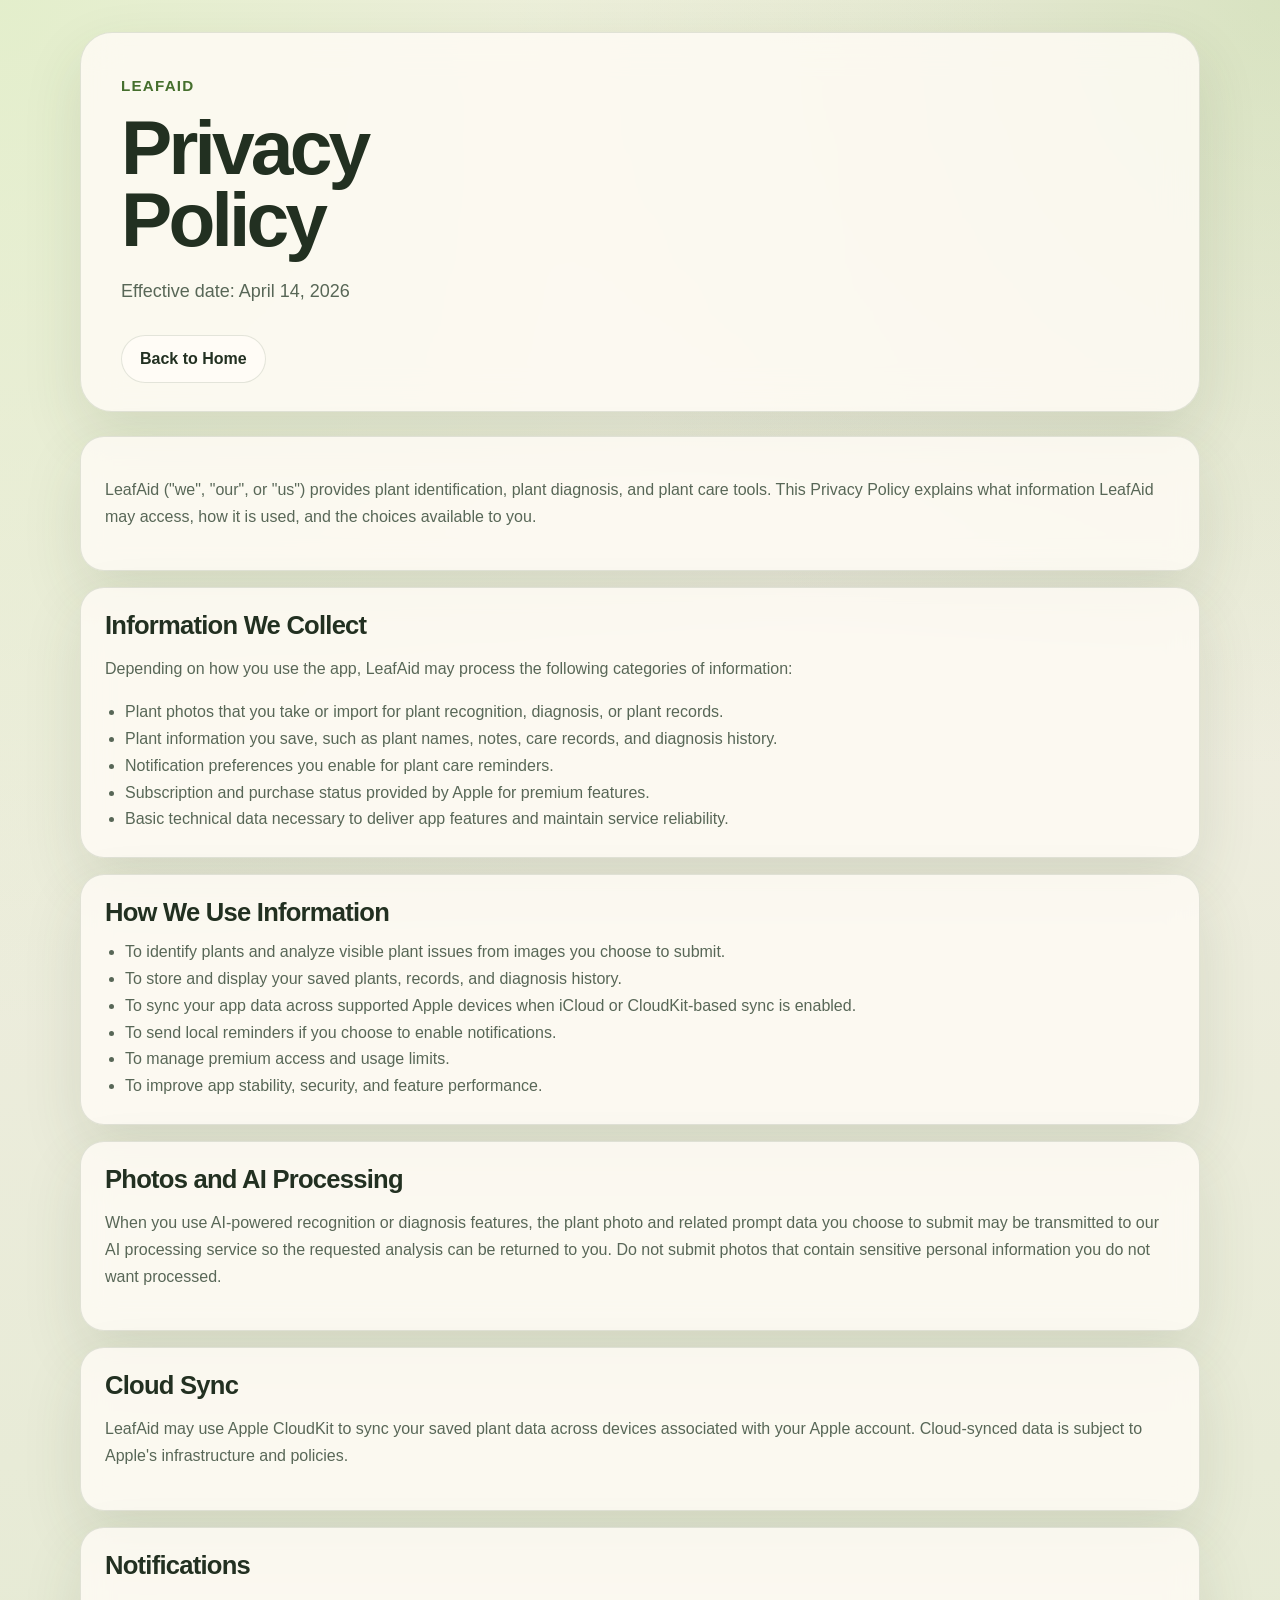
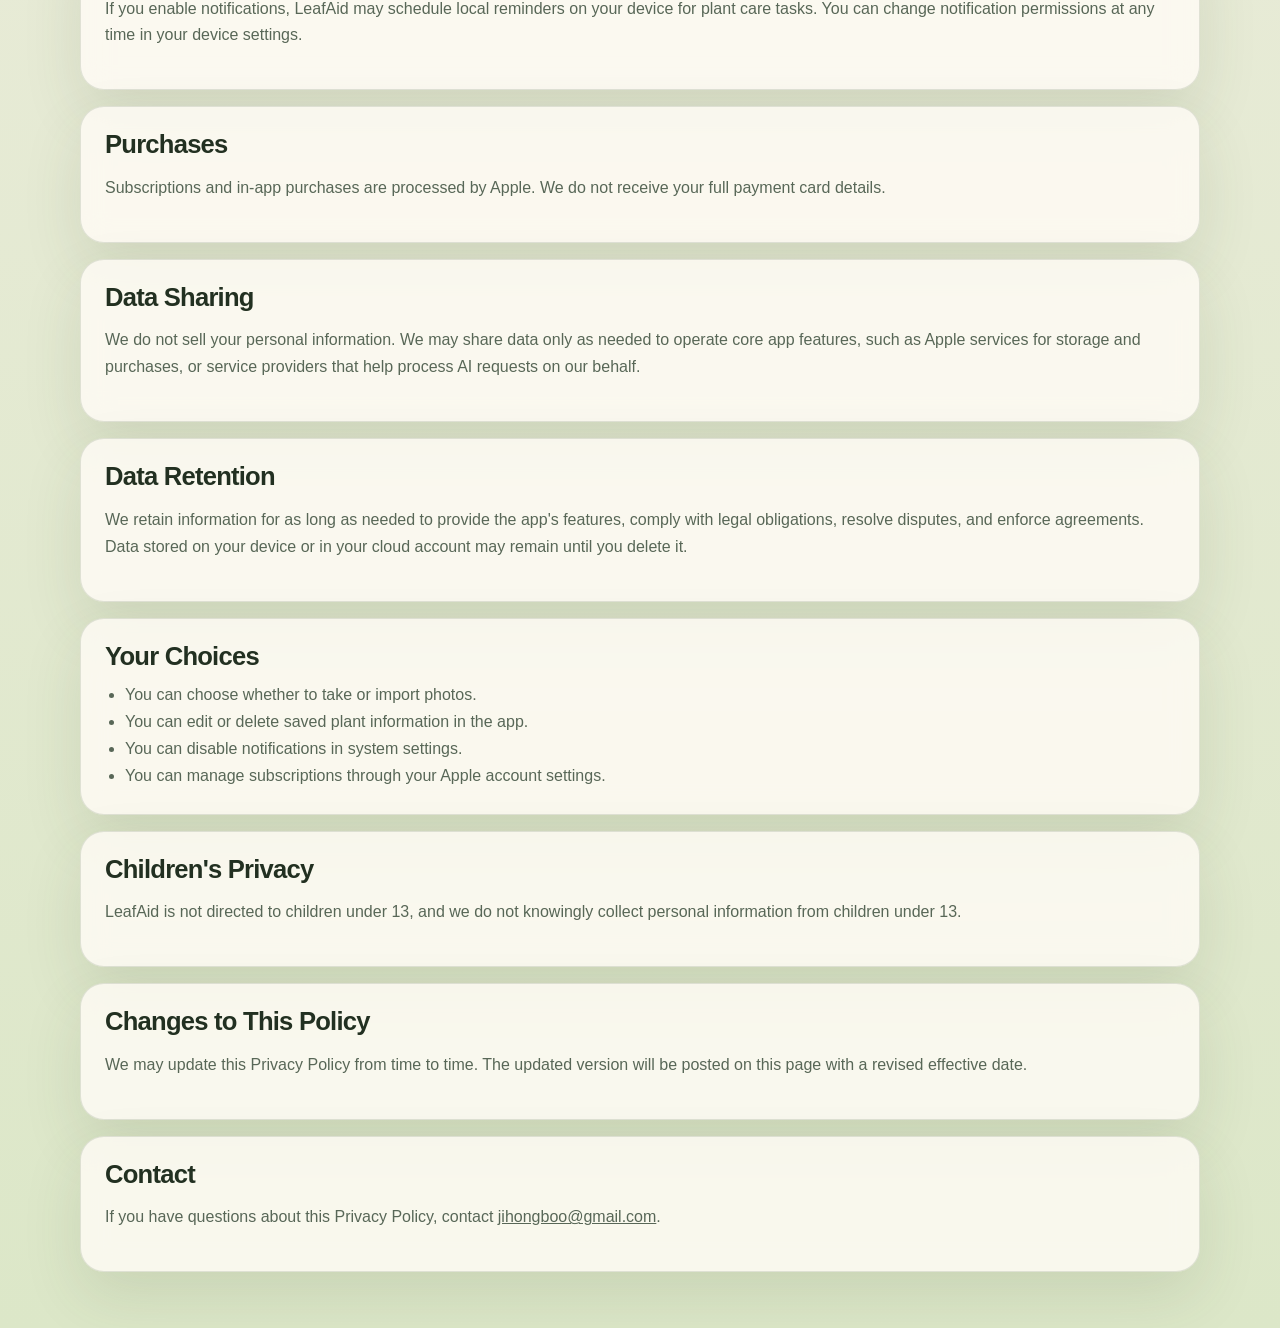
==== docs/privacy.html @ 262922d8 "Add GitHub Pages site and privacy policy for LeafAid" ====
<!DOCTYPE html>
<html lang="en">
<head>
  <meta charset="utf-8">
  <meta name="viewport" content="width=device-width, initial-scale=1">
  <title>LeafAid Privacy Policy</title>
  <meta name="description" content="Privacy Policy for LeafAid.">
  <link rel="stylesheet" href="./styles.css">
</head>
<body>
  <div class="page-shell">
    <header class="hero hero-compact">
      <p class="eyebrow">LeafAid</p>
      <h1>Privacy Policy</h1>
      <p class="lead">Effective date: April 14, 2026</p>
      <div class="actions">
        <a class="button button-secondary" href="./index.html">Back to Home</a>
      </div>
    </header>

    <main class="policy">
      <section class="card">
        <p>
          LeafAid ("we", "our", or "us") provides plant identification, plant diagnosis, and plant care tools. This Privacy Policy explains what information LeafAid may access, how it is used, and the choices available to you.
        </p>
      </section>

      <section class="card">
        <h2>Information We Collect</h2>
        <p>Depending on how you use the app, LeafAid may process the following categories of information:</p>
        <ul>
          <li>Plant photos that you take or import for plant recognition, diagnosis, or plant records.</li>
          <li>Plant information you save, such as plant names, notes, care records, and diagnosis history.</li>
          <li>Notification preferences you enable for plant care reminders.</li>
          <li>Subscription and purchase status provided by Apple for premium features.</li>
          <li>Basic technical data necessary to deliver app features and maintain service reliability.</li>
        </ul>
      </section>

      <section class="card">
        <h2>How We Use Information</h2>
        <ul>
          <li>To identify plants and analyze visible plant issues from images you choose to submit.</li>
          <li>To store and display your saved plants, records, and diagnosis history.</li>
          <li>To sync your app data across supported Apple devices when iCloud or CloudKit-based sync is enabled.</li>
          <li>To send local reminders if you choose to enable notifications.</li>
          <li>To manage premium access and usage limits.</li>
          <li>To improve app stability, security, and feature performance.</li>
        </ul>
      </section>

      <section class="card">
        <h2>Photos and AI Processing</h2>
        <p>
          When you use AI-powered recognition or diagnosis features, the plant photo and related prompt data you choose to submit may be transmitted to our AI processing service so the requested analysis can be returned to you. Do not submit photos that contain sensitive personal information you do not want processed.
        </p>
      </section>

      <section class="card">
        <h2>Cloud Sync</h2>
        <p>
          LeafAid may use Apple CloudKit to sync your saved plant data across devices associated with your Apple account. Cloud-synced data is subject to Apple's infrastructure and policies.
        </p>
      </section>

      <section class="card">
        <h2>Notifications</h2>
        <p>
          If you enable notifications, LeafAid may schedule local reminders on your device for plant care tasks. You can change notification permissions at any time in your device settings.
        </p>
      </section>

      <section class="card">
        <h2>Purchases</h2>
        <p>
          Subscriptions and in-app purchases are processed by Apple. We do not receive your full payment card details.
        </p>
      </section>

      <section class="card">
        <h2>Data Sharing</h2>
        <p>
          We do not sell your personal information. We may share data only as needed to operate core app features, such as Apple services for storage and purchases, or service providers that help process AI requests on our behalf.
        </p>
      </section>

      <section class="card">
        <h2>Data Retention</h2>
        <p>
          We retain information for as long as needed to provide the app's features, comply with legal obligations, resolve disputes, and enforce agreements. Data stored on your device or in your cloud account may remain until you delete it.
        </p>
      </section>

      <section class="card">
        <h2>Your Choices</h2>
        <ul>
          <li>You can choose whether to take or import photos.</li>
          <li>You can edit or delete saved plant information in the app.</li>
          <li>You can disable notifications in system settings.</li>
          <li>You can manage subscriptions through your Apple account settings.</li>
        </ul>
      </section>

      <section class="card">
        <h2>Children's Privacy</h2>
        <p>
          LeafAid is not directed to children under 13, and we do not knowingly collect personal information from children under 13.
        </p>
      </section>

      <section class="card">
        <h2>Changes to This Policy</h2>
        <p>
          We may update this Privacy Policy from time to time. The updated version will be posted on this page with a revised effective date.
        </p>
      </section>

      <section class="card">
        <h2>Contact</h2>
        <p>
          If you have questions about this Privacy Policy, contact
          <a href="mailto:jihongboo@gmail.com">jihongboo@gmail.com</a>.
        </p>
      </section>
    </main>
  </div>
</body>
</html>
---- docs/styles.css ----
:root {
  color-scheme: light dark;
  --bg: #f4efe6;
  --bg-accent: #dce7c8;
  --surface: rgba(255, 252, 246, 0.82);
  --surface-strong: rgba(255, 252, 246, 0.96);
  --text: #223021;
  --muted: #586757;
  --line: rgba(60, 84, 52, 0.14);
  --primary: #456f2d;
  --primary-strong: #375723;
  --shadow: 0 24px 60px rgba(54, 77, 39, 0.12);
}

@media (prefers-color-scheme: dark) {
  :root {
    --bg: #172116;
    --bg-accent: #2b4028;
    --surface: rgba(29, 39, 28, 0.76);
    --surface-strong: rgba(29, 39, 28, 0.92);
    --text: #eef5e7;
    --muted: #b7c6b1;
    --line: rgba(214, 229, 209, 0.14);
    --primary: #a6d270;
    --primary-strong: #b8df87;
    --shadow: 0 26px 60px rgba(0, 0, 0, 0.28);
  }
}

* {
  box-sizing: border-box;
}

html {
  font-size: 16px;
}

body {
  margin: 0;
  font-family: "SF Pro Display", "SF Pro Text", "Segoe UI", sans-serif;
  color: var(--text);
  background:
    radial-gradient(circle at top left, rgba(223, 238, 197, 0.8), transparent 32%),
    radial-gradient(circle at top right, rgba(167, 205, 127, 0.36), transparent 24%),
    linear-gradient(180deg, var(--bg), var(--bg-accent));
  min-height: 100vh;
}

a {
  color: inherit;
}

.page-shell {
  width: min(1120px, calc(100% - 32px));
  margin: 0 auto;
  padding: 32px 0 56px;
}

.hero {
  padding: 40px;
  border: 1px solid var(--line);
  border-radius: 32px;
  background: var(--surface);
  backdrop-filter: blur(18px);
  -webkit-backdrop-filter: blur(18px);
  box-shadow: var(--shadow);
}

.hero-compact {
  padding-bottom: 28px;
}

.eyebrow {
  margin: 0 0 12px;
  color: var(--primary);
  font-size: 0.95rem;
  font-weight: 700;
  letter-spacing: 0.08em;
  text-transform: uppercase;
}

h1 {
  margin: 0;
  max-width: 10ch;
  font-size: clamp(2.8rem, 6vw, 5.4rem);
  line-height: 0.95;
  letter-spacing: -0.05em;
}

h2 {
  margin: 0 0 12px;
  font-size: clamp(1.25rem, 2vw, 1.7rem);
  line-height: 1.08;
  letter-spacing: -0.03em;
}

.lead,
p,
li {
  font-size: 1rem;
  line-height: 1.68;
  color: var(--muted);
}

.lead {
  max-width: 52rem;
  margin: 20px 0 0;
  font-size: 1.125rem;
}

.actions {
  display: flex;
  flex-wrap: wrap;
  gap: 12px;
  margin-top: 28px;
}

.button {
  display: inline-flex;
  align-items: center;
  justify-content: center;
  min-height: 48px;
  padding: 0 18px;
  border-radius: 999px;
  border: 1px solid var(--line);
  text-decoration: none;
  font-weight: 700;
}

.button-primary {
  background: var(--primary);
  color: #f7fbf1;
  border-color: transparent;
}

.button-primary:hover {
  background: var(--primary-strong);
}

.button-secondary {
  background: var(--surface-strong);
}

main {
  margin-top: 24px;
}

.card-grid {
  display: grid;
  grid-template-columns: repeat(3, minmax(0, 1fr));
  gap: 16px;
}

.showcase {
  display: grid;
  grid-template-columns: minmax(0, 0.9fr) minmax(0, 1.1fr);
  gap: 24px;
  margin-bottom: 16px;
  overflow: hidden;
}

.showcase-copy {
  padding-right: 8px;
}

.section-label {
  margin: 0 0 10px;
  color: var(--primary);
  font-size: 0.9rem;
  font-weight: 700;
  letter-spacing: 0.08em;
  text-transform: uppercase;
}

.showcase-grid {
  display: grid;
  grid-template-columns: repeat(2, minmax(0, 1fr));
  gap: 16px;
  align-items: start;
}

.phone-shot {
  margin: 0;
  padding: 10px;
  border: 1px solid var(--line);
  border-radius: 30px;
  background: linear-gradient(180deg, rgba(255, 255, 255, 0.74), rgba(235, 242, 224, 0.42));
  box-shadow: var(--shadow);
}

.phone-shot img {
  display: block;
  width: 100%;
  height: auto;
  border-radius: 22px;
}

.shot-offset-top {
  transform: translateY(-8px);
}

.shot-offset-bottom {
  transform: translateY(18px);
}

.card {
  padding: 24px;
  border: 1px solid var(--line);
  border-radius: 24px;
  background: var(--surface);
  backdrop-filter: blur(14px);
  -webkit-backdrop-filter: blur(14px);
  box-shadow: var(--shadow);
}

.details {
  margin-top: 16px;
}

.policy {
  display: grid;
  gap: 16px;
}

ul {
  margin: 0;
  padding-left: 20px;
}

.site-footer {
  display: flex;
  justify-content: space-between;
  gap: 12px;
  margin-top: 20px;
  padding: 0 4px;
  color: var(--muted);
  font-size: 0.95rem;
}

@media (max-width: 840px) {
  .page-shell {
    width: min(100% - 20px, 1120px);
    padding-top: 20px;
  }

  .hero,
  .card {
    padding: 22px;
    border-radius: 24px;
  }

  .card-grid {
    grid-template-columns: 1fr;
  }

  .showcase {
    grid-template-columns: 1fr;
  }

  .showcase-grid {
    grid-template-columns: repeat(2, minmax(0, 1fr));
  }

  .shot-offset-top,
  .shot-offset-bottom {
    transform: none;
  }

  h1 {
    max-width: none;
  }

  .site-footer {
    flex-direction: column;
  }
}

@media (max-width: 560px) {
  .showcase-grid {
    grid-template-columns: 1fr;
  }
}
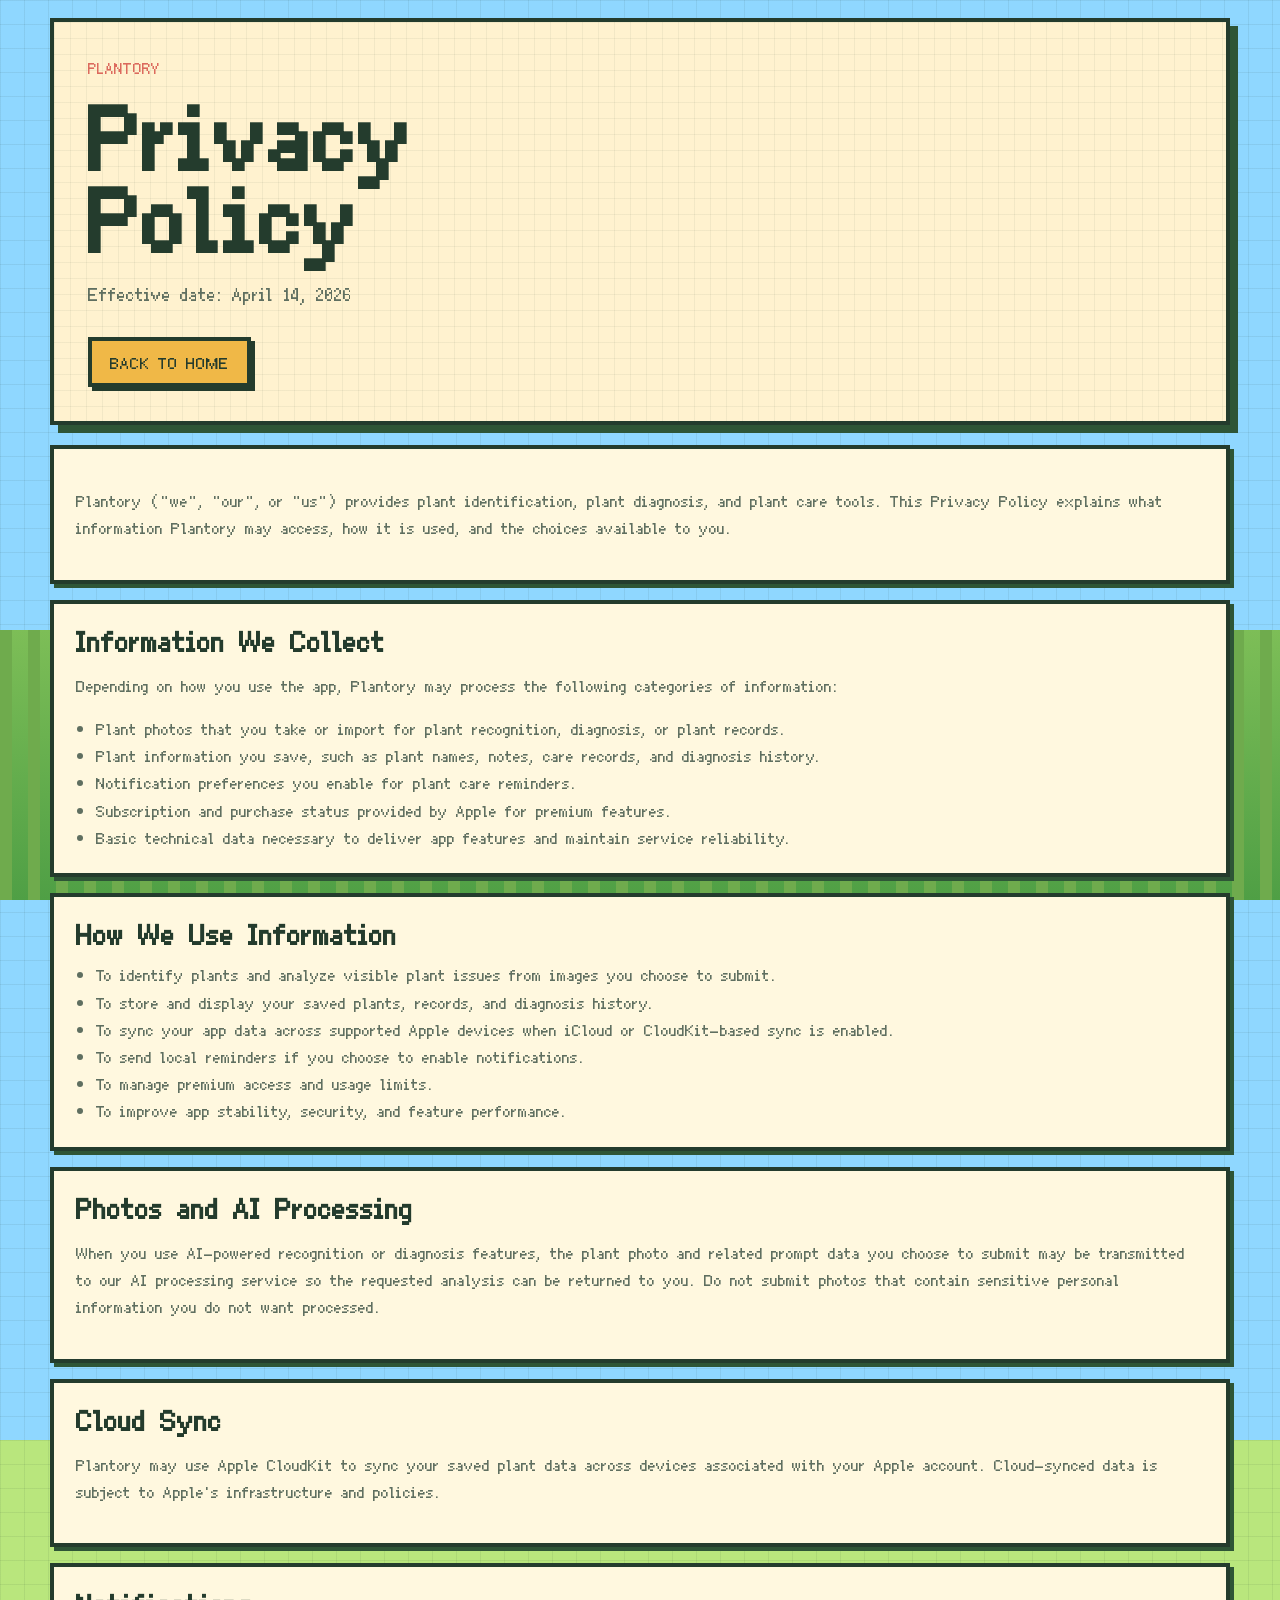
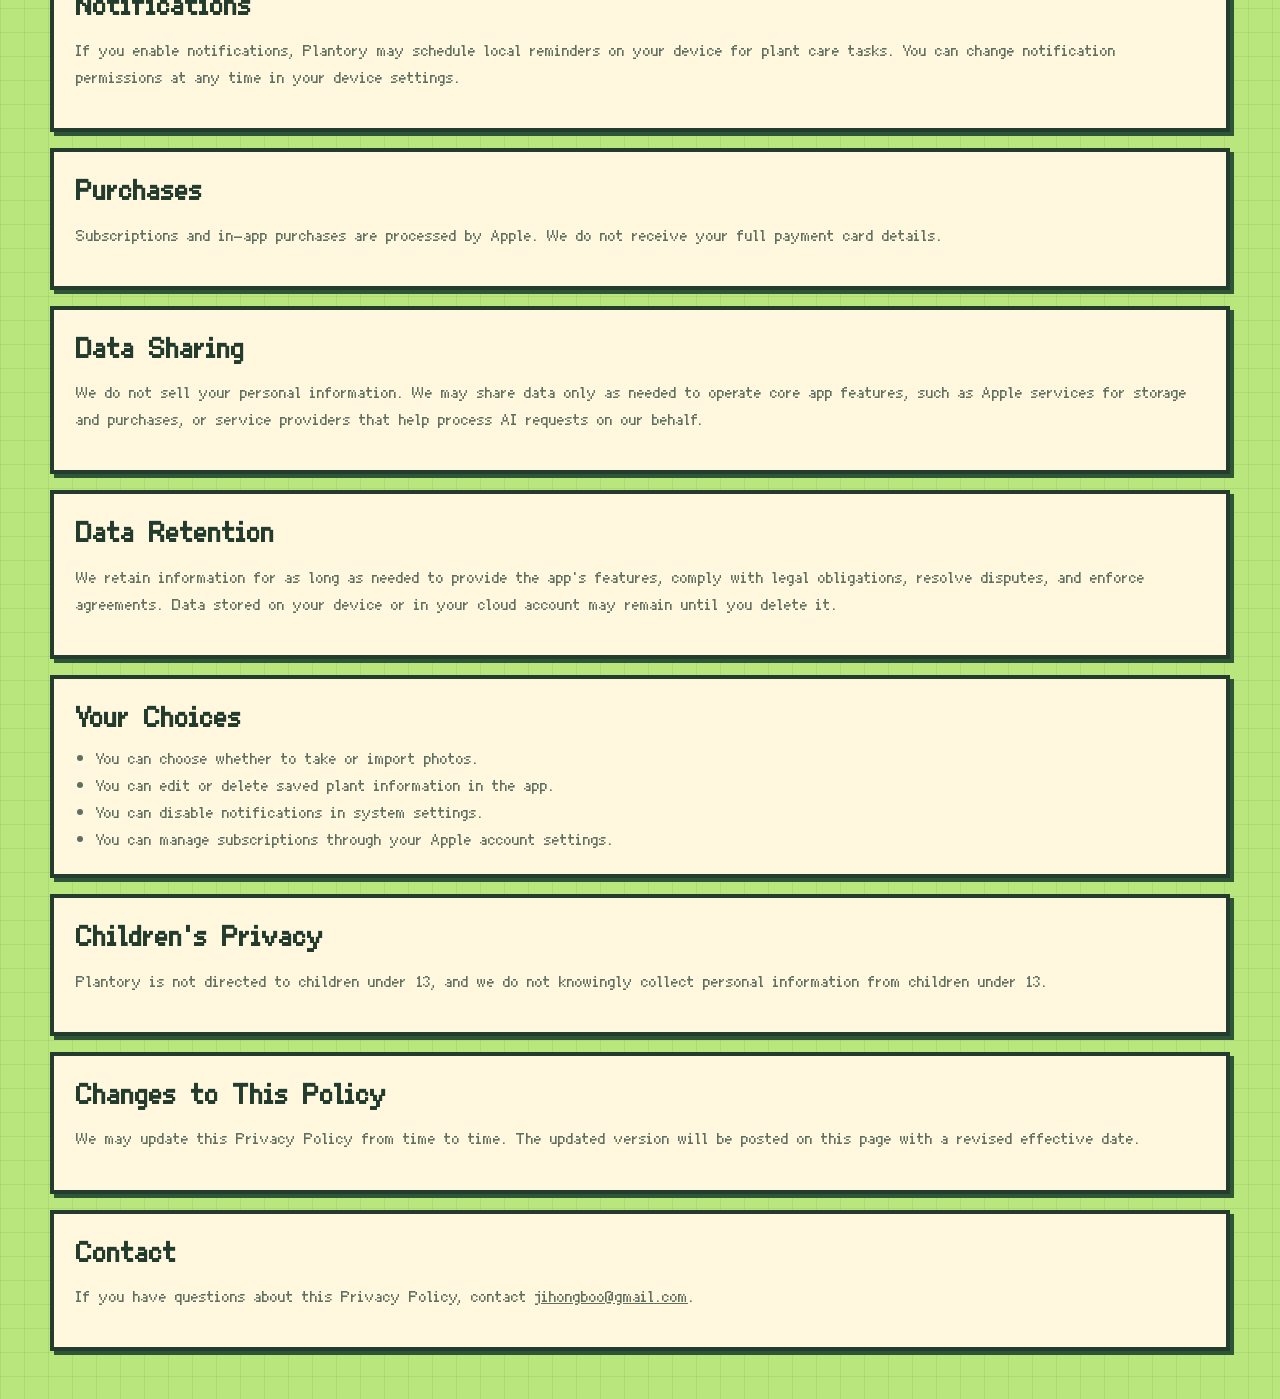
==== commit 4a00732f: "Refresh Plantory home and docs branding" ====
--- a/docs/privacy.html
+++ b/docs/privacy.html
@@ -3,14 +3,15 @@
 <head>
   <meta charset="utf-8">
   <meta name="viewport" content="width=device-width, initial-scale=1">
-  <title>LeafAid Privacy Policy</title>
-  <meta name="description" content="Privacy Policy for LeafAid.">
+  <title>Plantory Privacy Policy</title>
+  <meta name="description" content="Privacy Policy for Plantory.">
+  <link rel="icon" href="./favicon.svg" type="image/svg+xml">
   <link rel="stylesheet" href="./styles.css">
 </head>
 <body>
   <div class="page-shell">
     <header class="hero hero-compact">
-      <p class="eyebrow">LeafAid</p>
+      <p class="eyebrow">Plantory</p>
       <h1>Privacy Policy</h1>
       <p class="lead">Effective date: April 14, 2026</p>
       <div class="actions">
@@ -21,13 +22,13 @@
     <main class="policy">
       <section class="card">
         <p>
-          LeafAid ("we", "our", or "us") provides plant identification, plant diagnosis, and plant care tools. This Privacy Policy explains what information LeafAid may access, how it is used, and the choices available to you.
+          Plantory ("we", "our", or "us") provides plant identification, plant diagnosis, and plant care tools. This Privacy Policy explains what information Plantory may access, how it is used, and the choices available to you.
         </p>
       </section>
 
       <section class="card">
         <h2>Information We Collect</h2>
-        <p>Depending on how you use the app, LeafAid may process the following categories of information:</p>
+        <p>Depending on how you use the app, Plantory may process the following categories of information:</p>
         <ul>
           <li>Plant photos that you take or import for plant recognition, diagnosis, or plant records.</li>
           <li>Plant information you save, such as plant names, notes, care records, and diagnosis history.</li>
@@ -59,14 +60,14 @@
       <section class="card">
         <h2>Cloud Sync</h2>
         <p>
-          LeafAid may use Apple CloudKit to sync your saved plant data across devices associated with your Apple account. Cloud-synced data is subject to Apple's infrastructure and policies.
+          Plantory may use Apple CloudKit to sync your saved plant data across devices associated with your Apple account. Cloud-synced data is subject to Apple's infrastructure and policies.
         </p>
       </section>
 
       <section class="card">
         <h2>Notifications</h2>
         <p>
-          If you enable notifications, LeafAid may schedule local reminders on your device for plant care tasks. You can change notification permissions at any time in your device settings.
+          If you enable notifications, Plantory may schedule local reminders on your device for plant care tasks. You can change notification permissions at any time in your device settings.
         </p>
       </section>
 
@@ -104,7 +105,7 @@
       <section class="card">
         <h2>Children's Privacy</h2>
         <p>
-          LeafAid is not directed to children under 13, and we do not knowingly collect personal information from children under 13.
+          Plantory is not directed to children under 13, and we do not knowingly collect personal information from children under 13.
         </p>
       </section>
 
--- a/docs/styles.css
+++ b/docs/styles.css
@@ -1,30 +1,25 @@
+@font-face {
+  font-family: "Fusion Pixel";
+  src: url("./fonts/FusionPixel10pxProportionalZH_Hans.ttf") format("truetype");
+  font-display: swap;
+}
+
 :root {
-  color-scheme: light dark;
-  --bg: #f4efe6;
-  --bg-accent: #dce7c8;
-  --surface: rgba(255, 252, 246, 0.82);
-  --surface-strong: rgba(255, 252, 246, 0.96);
-  --text: #223021;
-  --muted: #586757;
-  --line: rgba(60, 84, 52, 0.14);
-  --primary: #456f2d;
-  --primary-strong: #375723;
-  --shadow: 0 24px 60px rgba(54, 77, 39, 0.12);
-}
-
-@media (prefers-color-scheme: dark) {
-  :root {
-    --bg: #172116;
-    --bg-accent: #2b4028;
-    --surface: rgba(29, 39, 28, 0.76);
-    --surface-strong: rgba(29, 39, 28, 0.92);
-    --text: #eef5e7;
-    --muted: #b7c6b1;
-    --line: rgba(214, 229, 209, 0.14);
-    --primary: #a6d270;
-    --primary-strong: #b8df87;
-    --shadow: 0 26px 60px rgba(0, 0, 0, 0.28);
-  }
+  color-scheme: light;
+  --sky: #8fd7ff;
+  --paper: #fff2cf;
+  --paper-light: #fff8df;
+  --ink: #243c2d;
+  --muted: #5f6f60;
+  --leaf: #4f9f45;
+  --leaf-dark: #2f6c37;
+  --water: #3c86c8;
+  --sun: #f0b847;
+  --berry: #dc6a5d;
+  --soil: #8b5a3c;
+  --line: #243c2d;
+  --shadow: #2e5536;
+  --pixel: 4px;
 }
 
 * {
@@ -33,79 +28,163 @@
 
 html {
   font-size: 16px;
+  scroll-behavior: smooth;
 }
 
 body {
   margin: 0;
-  font-family: "SF Pro Display", "SF Pro Text", "Segoe UI", sans-serif;
-  color: var(--text);
+  font-family: "Fusion Pixel", "SF Pro Text", "Segoe UI", sans-serif;
+  color: var(--ink);
   background:
-    radial-gradient(circle at top left, rgba(223, 238, 197, 0.8), transparent 32%),
-    radial-gradient(circle at top right, rgba(167, 205, 127, 0.36), transparent 24%),
-    linear-gradient(180deg, var(--bg), var(--bg-accent));
+    linear-gradient(90deg, rgba(36, 60, 45, 0.08) 1px, transparent 1px),
+    linear-gradient(180deg, rgba(36, 60, 45, 0.08) 1px, transparent 1px),
+    linear-gradient(180deg, var(--sky) 0 48%, #b9e67d 48% 100%);
+  background-size: 24px 24px, 24px 24px, 100% 100%;
   min-height: 100vh;
+}
+
+body::before {
+  position: fixed;
+  inset: auto 0 0;
+  z-index: -1;
+  height: 30vh;
+  content: "";
+  background:
+    linear-gradient(90deg, #6fab4d 0 12px, transparent 12px 28px) 0 0 / 28px 28px,
+    linear-gradient(180deg, #7dbe57, #4f9f45);
+  image-rendering: pixelated;
 }
 
 a {
   color: inherit;
 }
 
+img {
+  max-width: 100%;
+}
+
 .page-shell {
-  width: min(1120px, calc(100% - 32px));
+  width: min(1180px, calc(100% - 32px));
   margin: 0 auto;
-  padding: 32px 0 56px;
+  padding: 18px 0 48px;
+}
+
+.site-header {
+  display: flex;
+  align-items: center;
+  justify-content: space-between;
+  gap: 18px;
+  min-height: 64px;
+  margin-bottom: 18px;
+  padding: 12px 14px;
+  border: var(--pixel) solid var(--line);
+  background: var(--paper-light);
+  box-shadow: var(--pixel) var(--pixel) 0 var(--shadow);
+}
+
+.brand,
+.nav-links,
+.footer-links {
+  display: inline-flex;
+  align-items: center;
+  gap: 14px;
+}
+
+.brand {
+  text-decoration: none;
+  font-size: 1.25rem;
+  color: var(--leaf-dark);
+}
+
+.brand-mark,
+.pixel-icon {
+  width: 24px;
+  height: 24px;
+  border: var(--pixel) solid var(--line);
+  background: var(--leaf);
+  box-shadow:
+    8px 0 0 var(--leaf-dark),
+    0 8px 0 #8bcf5c,
+    8px 8px 0 var(--paper);
+  image-rendering: pixelated;
+}
+
+.nav-links a,
+.site-footer a {
+  text-decoration: none;
+}
+
+.nav-links a:hover,
+.site-footer a:hover {
+  color: var(--leaf-dark);
 }
 
 .hero {
-  padding: 40px;
-  border: 1px solid var(--line);
-  border-radius: 32px;
-  background: var(--surface);
-  backdrop-filter: blur(18px);
-  -webkit-backdrop-filter: blur(18px);
-  box-shadow: var(--shadow);
+  display: grid;
+  grid-template-columns: minmax(0, 0.95fr) minmax(420px, 1.05fr);
+  align-items: center;
+  gap: 28px;
+  min-height: calc(100vh - 154px);
+  padding: 34px;
+  border: var(--pixel) solid var(--line);
+  background:
+    linear-gradient(90deg, rgba(36, 60, 45, 0.06) 1px, transparent 1px),
+    linear-gradient(180deg, rgba(36, 60, 45, 0.06) 1px, transparent 1px),
+    var(--paper);
+  background-size: 16px 16px, 16px 16px, auto;
+  box-shadow: 8px 8px 0 var(--shadow);
+  overflow: hidden;
 }
 
 .hero-compact {
-  padding-bottom: 28px;
-}
-
-.eyebrow {
+  display: block;
+  min-height: auto;
+}
+
+.hero-copy {
+  max-width: 560px;
+}
+
+.eyebrow,
+.section-label {
   margin: 0 0 12px;
-  color: var(--primary);
+  color: var(--berry);
   font-size: 0.95rem;
-  font-weight: 700;
-  letter-spacing: 0.08em;
   text-transform: uppercase;
+}
+
+h1,
+h2,
+h3,
+p {
+  overflow-wrap: anywhere;
 }
 
 h1 {
   margin: 0;
-  max-width: 10ch;
-  font-size: clamp(2.8rem, 6vw, 5.4rem);
-  line-height: 0.95;
-  letter-spacing: -0.05em;
+  max-width: 12ch;
+  font-size: clamp(3rem, 7vw, 6.6rem);
+  line-height: 0.92;
 }
 
 h2 {
   margin: 0 0 12px;
-  font-size: clamp(1.25rem, 2vw, 1.7rem);
+  font-size: clamp(1.35rem, 2.2vw, 2rem);
   line-height: 1.08;
-  letter-spacing: -0.03em;
 }
 
 .lead,
 p,
 li {
   font-size: 1rem;
-  line-height: 1.68;
+  line-height: 1.7;
   color: var(--muted);
 }
 
 .lead {
-  max-width: 52rem;
+  max-width: 42rem;
   margin: 20px 0 0;
-  font-size: 1.125rem;
+  font-size: 1.12rem;
 }
 
 .actions {
@@ -119,98 +198,194 @@
   display: inline-flex;
   align-items: center;
   justify-content: center;
-  min-height: 48px;
+  min-height: 50px;
   padding: 0 18px;
-  border-radius: 999px;
-  border: 1px solid var(--line);
+  border: var(--pixel) solid var(--line);
+  background: var(--paper-light);
+  box-shadow: var(--pixel) var(--pixel) 0 var(--line);
+  color: var(--ink);
   text-decoration: none;
-  font-weight: 700;
+  text-transform: uppercase;
+}
+
+.button:hover {
+  transform: translate(2px, 2px);
+  box-shadow: 2px 2px 0 var(--line);
 }
 
 .button-primary {
-  background: var(--primary);
-  color: #f7fbf1;
-  border-color: transparent;
-}
-
-.button-primary:hover {
-  background: var(--primary-strong);
+  background: var(--leaf);
+  color: var(--paper-light);
 }
 
 .button-secondary {
-  background: var(--surface-strong);
-}
-
-main {
-  margin-top: 24px;
-}
-
-.card-grid {
+  background: var(--sun);
+}
+
+.hero-stats {
   display: grid;
   grid-template-columns: repeat(3, minmax(0, 1fr));
-  gap: 16px;
-}
-
-.showcase {
-  display: grid;
-  grid-template-columns: minmax(0, 0.9fr) minmax(0, 1.1fr);
-  gap: 24px;
-  margin-bottom: 16px;
-  overflow: hidden;
-}
-
-.showcase-copy {
-  padding-right: 8px;
-}
-
-.section-label {
-  margin: 0 0 10px;
-  color: var(--primary);
+  gap: 10px;
+  max-width: 520px;
+  margin: 28px 0 0;
+}
+
+.hero-stats div {
+  padding: 12px;
+  border: var(--pixel) solid var(--line);
+  background: var(--paper-light);
+  box-shadow: var(--pixel) var(--pixel) 0 rgba(36, 60, 45, 0.35);
+}
+
+.hero-stats dt {
+  font-size: 1.55rem;
+  color: var(--leaf-dark);
+}
+
+.hero-stats dd {
+  margin: 4px 0 0;
+  color: var(--muted);
   font-size: 0.9rem;
-  font-weight: 700;
-  letter-spacing: 0.08em;
-  text-transform: uppercase;
-}
-
-.showcase-grid {
-  display: grid;
-  grid-template-columns: repeat(2, minmax(0, 1fr));
-  gap: 16px;
-  align-items: start;
+}
+
+.hero-stage {
+  position: relative;
+  min-height: 610px;
+}
+
+.hero-stage::before {
+  position: absolute;
+  right: 5%;
+  bottom: 18px;
+  width: 78%;
+  height: 160px;
+  content: "";
+  border: var(--pixel) solid var(--line);
+  background:
+    linear-gradient(90deg, rgba(36, 60, 45, 0.1) 1px, transparent 1px),
+    linear-gradient(180deg, rgba(36, 60, 45, 0.1) 1px, transparent 1px),
+    #91c965;
+  background-size: 18px 18px, 18px 18px, auto;
+  box-shadow: 8px 8px 0 var(--shadow);
 }
 
 .phone-shot {
   margin: 0;
   padding: 10px;
-  border: 1px solid var(--line);
-  border-radius: 30px;
-  background: linear-gradient(180deg, rgba(255, 255, 255, 0.74), rgba(235, 242, 224, 0.42));
-  box-shadow: var(--shadow);
+  border: var(--pixel) solid var(--line);
+  background: #172417;
+  box-shadow: 8px 8px 0 var(--shadow);
 }
 
 .phone-shot img {
   display: block;
   width: 100%;
   height: auto;
-  border-radius: 22px;
-}
-
-.shot-offset-top {
-  transform: translateY(-8px);
-}
-
-.shot-offset-bottom {
-  transform: translateY(18px);
-}
-
+  border: 2px solid #0b130d;
+  image-rendering: auto;
+}
+
+.hero-phone {
+  position: absolute;
+  width: min(46%, 285px);
+}
+
+.hero-phone-primary {
+  right: 30%;
+  top: 18px;
+  z-index: 2;
+}
+
+.hero-phone-secondary {
+  right: 2%;
+  top: 88px;
+  z-index: 1;
+}
+
+.feature-strip,
+.screen-grid {
+  display: grid;
+  grid-template-columns: repeat(3, minmax(0, 1fr));
+  gap: 18px;
+  margin-top: 26px;
+}
+
+.feature-card,
+.card,
+.about-panel {
+  border: var(--pixel) solid var(--line);
+  background: var(--paper-light);
+  box-shadow: var(--pixel) var(--pixel) 0 var(--shadow);
+}
+
+.feature-card,
 .card {
-  padding: 24px;
-  border: 1px solid var(--line);
-  border-radius: 24px;
-  background: var(--surface);
-  backdrop-filter: blur(14px);
-  -webkit-backdrop-filter: blur(14px);
-  box-shadow: var(--shadow);
+  padding: 22px;
+}
+
+.feature-card .pixel-icon {
+  display: block;
+  margin-bottom: 18px;
+}
+
+.accent-leaf .pixel-icon {
+  background: var(--leaf);
+}
+
+.accent-sun .pixel-icon {
+  background: var(--sun);
+  box-shadow:
+    8px 0 0 #f7d573,
+    0 8px 0 #d88f37,
+    8px 8px 0 var(--paper);
+}
+
+.accent-water .pixel-icon {
+  background: var(--water);
+  box-shadow:
+    8px 0 0 #6eb4e5,
+    0 8px 0 #25659e,
+    8px 8px 0 var(--paper);
+}
+
+.screens-section {
+  margin-top: 54px;
+}
+
+.section-heading {
+  display: flex;
+  align-items: end;
+  justify-content: space-between;
+  gap: 24px;
+  margin-bottom: 18px;
+}
+
+.section-heading h2 {
+  max-width: 620px;
+}
+
+.screen-grid {
+  grid-template-columns: repeat(4, minmax(0, 1fr));
+  align-items: start;
+}
+
+.screen-grid .phone-shot:nth-child(even) {
+  margin-top: 34px;
+}
+
+figcaption {
+  margin-top: 10px;
+  color: var(--paper-light);
+  font-size: 0.9rem;
+  text-align: center;
+}
+
+.about-panel {
+  display: grid;
+  grid-template-columns: minmax(0, 0.85fr) minmax(0, 1.15fr);
+  gap: 24px;
+  margin-top: 26px;
+  padding: 26px;
 }
 
 .details {
@@ -220,6 +395,7 @@
 .policy {
   display: grid;
   gap: 16px;
+  margin-top: 20px;
 }
 
 ul {
@@ -231,52 +407,116 @@
   display: flex;
   justify-content: space-between;
   gap: 12px;
-  margin-top: 20px;
-  padding: 0 4px;
-  color: var(--muted);
+  margin-top: 24px;
+  padding: 14px 4px 0;
+  color: var(--ink);
   font-size: 0.95rem;
 }
 
-@media (max-width: 840px) {
+@media (max-width: 980px) {
+  .hero {
+    grid-template-columns: 1fr;
+    min-height: auto;
+  }
+
+  .hero-copy {
+    max-width: none;
+  }
+
+  .hero-stage {
+    min-height: 560px;
+  }
+
+  .hero-phone-primary {
+    left: 16%;
+    right: auto;
+  }
+
+  .hero-phone-secondary {
+    right: 16%;
+  }
+
+  .feature-strip,
+  .screen-grid,
+  .about-panel {
+    grid-template-columns: 1fr 1fr;
+  }
+}
+
+@media (max-width: 680px) {
   .page-shell {
-    width: min(100% - 20px, 1120px);
-    padding-top: 20px;
+    width: min(100% - 20px, 1180px);
+    padding-top: 10px;
+  }
+
+  .site-header,
+  .site-footer,
+  .section-heading {
+    align-items: flex-start;
+    flex-direction: column;
+  }
+
+  .nav-links {
+    flex-wrap: wrap;
   }
 
   .hero,
-  .card {
-    padding: 22px;
-    border-radius: 24px;
-  }
-
-  .card-grid {
-    grid-template-columns: 1fr;
-  }
-
-  .showcase {
-    grid-template-columns: 1fr;
-  }
-
-  .showcase-grid {
-    grid-template-columns: repeat(2, minmax(0, 1fr));
-  }
-
-  .shot-offset-top,
-  .shot-offset-bottom {
-    transform: none;
+  .feature-card,
+  .card,
+  .about-panel {
+    padding: 18px;
   }
 
   h1 {
     max-width: none;
-  }
-
-  .site-footer {
-    flex-direction: column;
-  }
-}
-
-@media (max-width: 560px) {
-  .showcase-grid {
+    font-size: clamp(2.6rem, 11vw, 3.8rem);
+  }
+
+  .feature-strip,
+  .screen-grid,
+  .about-panel {
     grid-template-columns: 1fr;
   }
-}
+
+  .hero-stats {
+    grid-template-columns: repeat(3, minmax(0, 1fr));
+  }
+
+  .hero-stats div {
+    padding: 10px 8px;
+  }
+
+  .hero-stats dt {
+    font-size: 1.25rem;
+  }
+
+  .hero-stats dd {
+    font-size: 0.75rem;
+  }
+
+  .hero-stage {
+    display: grid;
+    grid-template-columns: repeat(2, minmax(0, 1fr));
+    gap: 12px;
+    min-height: auto;
+  }
+
+  .hero-stage::before {
+    display: none;
+  }
+
+  .hero-phone {
+    position: static;
+    width: 100%;
+    margin: 0 auto;
+  }
+
+  .screen-grid .phone-shot:nth-child(even) {
+    margin-top: 0;
+  }
+
+  .actions,
+  .button {
+    width: 100%;
+  }
+}
